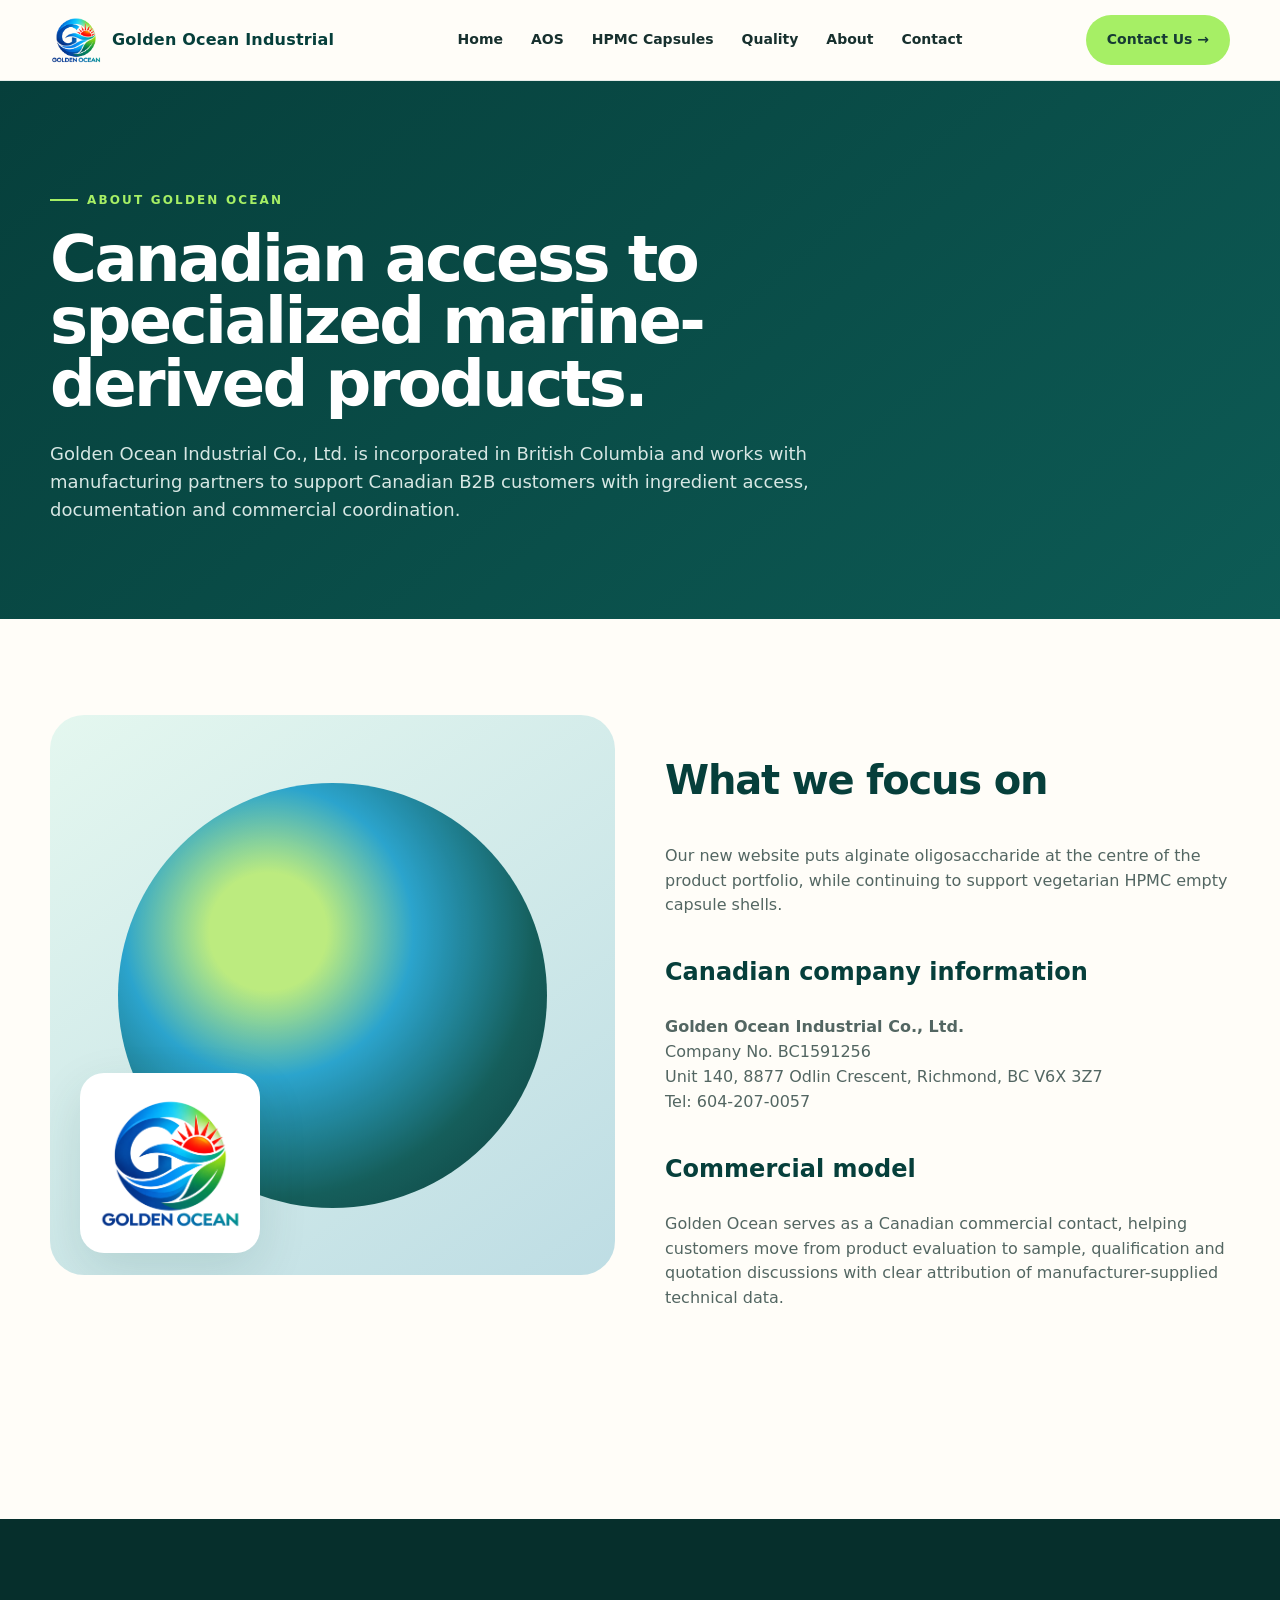
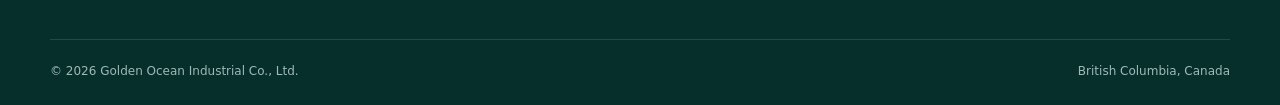
==== about.html @ aa44c11c "。。" ====
<!doctype html><html lang="en"><head><meta charset="utf-8"><meta name="viewport" content="width=device-width,initial-scale=1"><title>About Golden Ocean Industrial | British Columbia, Canada</title><meta name="description" content="About Golden Ocean Industrial Co., Ltd., a British Columbia company supplying marine-derived ingredients and capsule solutions."><link rel="stylesheet" href="assets/css/styles.css"></head><body>
<nav class="nav"><div class="container"><a class="brand" href="index.html"><img src="assets/img/golden-ocean-logo.png"><span>Golden Ocean Industrial</span></a><button class="menu-toggle">☰</button><div class="navlinks"><a href="index.html">Home</a><a href="products/alginate-oligosaccharide.html">AOS</a><a href="products/hpmc-capsules.html">HPMC Capsules</a><a href="quality.html">Quality</a><a href="about.html">About</a><a href="contact.html">Contact</a></div><a class="btn primary" href="contact.html">Contact Us →</a></div></nav>
<header class="page-hero"><div class="container"><div class="eyebrow">About Golden Ocean</div><h1>Canadian access to specialized marine-derived products.</h1><p>Golden Ocean Industrial Co., Ltd. is incorporated in British Columbia and works with manufacturing partners to support Canadian B2B customers with ingredient access, documentation and commercial coordination.</p></div></header>
<main><section class="section"><div class="container two-col"><div class="story-visual"><img src="assets/img/golden-ocean-logo.png"></div><div class="prose"><h2>What we focus on</h2><p>Our new website puts alginate oligosaccharide at the centre of the product portfolio, while continuing to support vegetarian HPMC empty capsule shells.</p><h3>Canadian company information</h3><p><strong>Golden Ocean Industrial Co., Ltd.</strong><br>Company No. BC1591256<br>Unit 140, 8877 Odlin Crescent, Richmond, BC V6X 3Z7<br>Tel: 604-207-0057</p><h3>Commercial model</h3><p>Golden Ocean serves as a Canadian commercial contact, helping customers move from product evaluation to sample, qualification and quotation discussions with clear attribution of manufacturer-supplied technical data.</p></div></div></section></main>
<footer class="footer"><div class="container"><div class="footline"><span>© 2026 Golden Ocean Industrial Co., Ltd.</span><span>British Columbia, Canada</span></div></div></footer><script src="assets/js/main.js"></script></body></html>
---- assets/css/styles.css ----
:root{
  --ink:#063f3b;
  --ink-2:#0a5852;
  --lime:#a6ef65;
  --lime-2:#d9ffb7;
  --cream:#f6f5ed;
  --paper:#fffdf8;
  --muted:#5f6f6c;
  --line:#dbe6e2;
  --blue:#1378c8;
  --shadow:0 18px 50px rgba(6,63,59,.12);
  --radius:26px;
}
*{box-sizing:border-box}
html{scroll-behavior:smooth}
body{margin:0;font-family:Inter,ui-sans-serif,system-ui,-apple-system,BlinkMacSystemFont,"Segoe UI",Arial,sans-serif;background:var(--paper);color:#17302e;line-height:1.55}
a{color:inherit;text-decoration:none}
img{max-width:100%;display:block}
.container{width:min(1180px,calc(100% - 40px));margin:auto}
.topbar{background:var(--lime);font-size:13px;color:#143f39}
.topbar .container{display:flex;justify-content:space-between;gap:18px;padding:8px 0;align-items:center}
.topbar .right{display:flex;gap:18px;align-items:center}
.nav{position:sticky;top:0;z-index:30;background:rgba(255,253,248,.92);backdrop-filter:blur(16px);border-bottom:1px solid rgba(219,230,226,.7)}
.nav .container{height:80px;display:flex;align-items:center;justify-content:space-between;gap:24px}
.brand{display:flex;align-items:center;gap:10px;font-weight:800;color:var(--ink);letter-spacing:.2px}
.brand img{width:52px;height:52px;object-fit:contain}
.navlinks{display:flex;align-items:center;gap:28px;font-size:14px;font-weight:650}
.navlinks a:hover{color:var(--ink-2)}
.navlinks .drop{position:relative}
.navlinks .dropmenu{position:absolute;top:26px;left:-20px;width:290px;background:white;border:1px solid var(--line);border-radius:18px;padding:10px;box-shadow:var(--shadow);display:none}
.navlinks .drop:hover .dropmenu{display:block}
.dropmenu a{display:block;padding:12px 14px;border-radius:12px}
.dropmenu a:hover{background:#f2f8f4}
.btn{display:inline-flex;align-items:center;justify-content:center;gap:9px;border-radius:999px;padding:13px 20px;font-weight:800;font-size:14px;border:1px solid transparent;transition:.2s}
.btn.primary{background:var(--lime);color:#163b34}
.btn.primary:hover{transform:translateY(-2px);box-shadow:0 10px 28px rgba(166,239,101,.35)}
.btn.dark{background:var(--ink);color:white}
.btn.outline{border-color:#b8cdc8;background:rgba(255,255,255,.7);color:var(--ink)}
.hero{background:var(--ink);color:white;overflow:hidden;position:relative}
.hero:before{content:"";position:absolute;inset:-20% -10% auto 45%;height:760px;background:radial-gradient(circle at 40% 45%,rgba(166,239,101,.45),rgba(19,120,200,.16) 38%,transparent 68%)}
.hero .container{min-height:650px;display:grid;grid-template-columns:1.05fr .95fr;align-items:center;gap:42px;position:relative}
.eyebrow{font-size:12px;letter-spacing:.18em;text-transform:uppercase;font-weight:850;color:var(--lime);display:flex;align-items:center;gap:9px}
.eyebrow:before{content:"";width:28px;height:2px;background:currentColor}
h1{font-size:clamp(46px,6vw,78px);line-height:.98;margin:18px 0 24px;letter-spacing:-.04em}
.hero h1 span{color:var(--lime)}
.lead{font-size:18px;color:#d7e7e4;max-width:680px}
.actions{display:flex;gap:12px;flex-wrap:wrap;margin-top:30px}
.hero-art{position:relative;min-height:520px;display:flex;align-items:center;justify-content:center}
.orbit{position:absolute;border-radius:50%;border:1px solid rgba(255,255,255,.16)}
.orbit.one{width:450px;height:450px}.orbit.two{width:340px;height:340px}.orbit.three{width:230px;height:230px}
.product-disc{width:330px;height:330px;border-radius:50%;background:linear-gradient(145deg,#f5fbff,#d7eef4 60%,#accad8);box-shadow:0 30px 90px rgba(0,0,0,.33),inset 0 0 0 1px rgba(255,255,255,.75);display:flex;align-items:center;justify-content:center;position:relative;z-index:2}
.product-disc:after{content:"AOS";width:205px;height:205px;border-radius:50%;display:grid;place-items:center;background:radial-gradient(circle at 35% 30%,#fff,#f8f5e9 55%,#dccfae);color:var(--ink);font-size:76px;font-weight:900;letter-spacing:-.08em;box-shadow:0 18px 30px rgba(6,63,59,.15)}
.floating-card{position:absolute;background:white;color:var(--ink);padding:16px 18px;border-radius:18px;box-shadow:var(--shadow);font-weight:750;font-size:14px;z-index:3}
.floating-card.a{left:0;top:120px}.floating-card.b{right:0;bottom:115px}.floating-card small{display:block;color:var(--muted);font-weight:600;margin-top:3px}
.section{padding:96px 0}
.section.alt{background:var(--cream)}
.section-title{display:grid;grid-template-columns:.9fr 1.1fr;gap:40px;align-items:end;margin-bottom:40px}
.section-title h2{font-size:clamp(36px,4vw,56px);letter-spacing:-.035em;line-height:1.04;margin:8px 0 0;color:var(--ink)}
.section-title p{margin:0;color:var(--muted);font-size:17px;max-width:640px}
.grid3{display:grid;grid-template-columns:repeat(3,1fr);gap:18px}
.card{border-radius:var(--radius);padding:28px;background:white;border:1px solid #e6eeeb;min-height:285px;position:relative;overflow:hidden}
.card.featured{background:var(--lime);border-color:transparent}
.card.dark{background:var(--ink);color:white;border-color:transparent}
.card .num{font-size:13px;font-weight:900;opacity:.55}
.card h3{font-size:26px;line-height:1.08;margin:54px 0 12px;letter-spacing:-.025em}
.card p{color:#5b6b67;margin:0 0 22px}.card.dark p{color:#d3e1de}.card.featured p{color:#355047}
.card-link{display:inline-flex;gap:8px;align-items:center;font-size:13px;font-weight:850}
.pill{display:inline-flex;padding:7px 10px;border-radius:999px;background:#0a585214;color:white;font-size:11px;font-weight:900;text-transform:uppercase;letter-spacing:.08em}
.story{display:grid;grid-template-columns:1fr 1fr;gap:30px;align-items:stretch}
.story-visual{min-height:560px;border-radius:34px;background:linear-gradient(145deg,#e4f7ef,#bedde4);position:relative;overflow:hidden}
.story-visual:before{content:"";position:absolute;inset:12%;border-radius:50%;background:radial-gradient(circle at 35% 35%,#b7ee6f 0 15%,#1aa8d8 37%,#0b615d 68%,#083d39 100%);filter:saturate(.85)}
.story-visual img{position:absolute;width:180px;left:30px;bottom:22px;background:white;border-radius:24px;padding:16px;box-shadow:var(--shadow)}
.story-copy{padding:20px 0 20px 22px}
.story-copy h2{font-size:52px;line-height:1.05;letter-spacing:-.04em;color:var(--ink);margin:12px 0 18px}
.statrow{display:grid;grid-template-columns:repeat(2,1fr);gap:14px;margin-top:30px}
.stat{border:1px solid var(--line);border-radius:20px;padding:18px;background:#fff}
.stat strong{font-size:28px;color:var(--ink);display:block}.stat span{font-size:13px;color:var(--muted)}
.feature-grid{display:grid;grid-template-columns:repeat(4,1fr);gap:14px}
.feature{border:1px solid var(--line);border-radius:22px;padding:22px;background:white}
.icon{width:44px;height:44px;border-radius:14px;background:var(--lime-2);display:grid;place-items:center;color:var(--ink);font-weight:900;margin-bottom:24px}
.feature h4{font-size:18px;margin:0 0 8px;color:var(--ink)}.feature p{font-size:14px;color:var(--muted);margin:0}
.cta{background:linear-gradient(115deg,var(--ink),#0d5d56);color:white;border-radius:34px;padding:58px;display:flex;justify-content:space-between;align-items:center;gap:30px;overflow:hidden;position:relative}
.cta:after{content:"";position:absolute;width:280px;height:280px;border-radius:50%;background:var(--lime);opacity:.18;right:-70px;top:-120px}
.cta h2{font-size:44px;line-height:1.05;margin:0 0 12px;letter-spacing:-.03em}.cta p{color:#d8e8e5;margin:0;max-width:660px}
.footer{background:#062f2c;color:#d7e7e4;padding:70px 0 24px;margin-top:96px}
.footer-grid{display:grid;grid-template-columns:1.4fr repeat(3,1fr);gap:36px}.footer h4{color:white;margin-top:0}.footer a{display:block;margin:8px 0;color:#c6d8d5;font-size:14px}.footer .small{font-size:13px;color:#9fb9b5}.footline{border-top:1px solid rgba(255,255,255,.12);margin-top:50px;padding-top:22px;font-size:12px;color:#9fb9b5;display:flex;justify-content:space-between;gap:20px}
.page-hero{padding:110px 0 78px;background:linear-gradient(140deg,var(--ink),#0d5b55);color:white}.page-hero h1{font-size:64px;max-width:900px}.page-hero p{font-size:18px;max-width:760px;color:#d7e7e4}
.breadcrumb{font-size:13px;color:#b9d0cc;margin-bottom:24px}
.two-col{display:grid;grid-template-columns:1fr 1fr;gap:50px;align-items:start}.prose h2{font-size:40px;color:var(--ink);letter-spacing:-.03em}.prose h3{font-size:24px;color:var(--ink);margin-top:36px}.prose p,.prose li{color:#536662}.prose ul{padding-left:20px}
.spec-table{width:100%;border-collapse:separate;border-spacing:0;border:1px solid var(--line);border-radius:20px;overflow:hidden;background:white}.spec-table th,.spec-table td{padding:14px 16px;border-bottom:1px solid var(--line);text-align:left}.spec-table th{background:#eef6f2;color:var(--ink);font-size:13px}.spec-table tr:last-child td{border-bottom:0}
.notice{padding:18px 20px;border-radius:18px;background:#fff7db;border:1px solid #ead9a3;color:#664f00;font-size:14px}
.downloads{display:grid;grid-template-columns:repeat(3,1fr);gap:16px}.download{border:1px solid var(--line);border-radius:18px;padding:20px;background:white}.download strong{display:block;color:var(--ink);margin-bottom:6px}.download span{font-size:13px;color:var(--muted)}
.formgrid{display:grid;grid-template-columns:1fr 1fr;gap:16px}.field{display:flex;flex-direction:column;gap:7px}.field.full{grid-column:1/-1}.field label{font-size:13px;font-weight:750;color:var(--ink)}input,select,textarea{width:100%;padding:13px 14px;border:1px solid #cfe0dc;border-radius:12px;font:inherit;background:white}textarea{min-height:140px;resize:vertical}
.menu-toggle{display:none;background:none;border:0;font-size:28px;color:var(--ink)}
@media(max-width:900px){.navlinks{display:none;position:absolute;top:80px;left:0;right:0;background:white;padding:20px;flex-direction:column;align-items:flex-start;border-bottom:1px solid var(--line)}.navlinks.open{display:flex}.menu-toggle{display:block}.nav .btn.primary{display:none}.hero .container,.section-title,.story,.two-col{grid-template-columns:1fr}.hero .container{padding:70px 0}.hero-art{min-height:430px}.grid3,.feature-grid,.downloads{grid-template-columns:1fr 1fr}.story-copy{padding-left:0}.footer-grid{grid-template-columns:1fr 1fr}.cta{padding:38px;align-items:flex-start;flex-direction:column}.page-hero h1{font-size:48px}}
@media(max-width:620px){.container{width:min(100% - 24px,1180px)}.topbar .right{display:none}.grid3,.feature-grid,.downloads,.formgrid,.statrow,.footer-grid{grid-template-columns:1fr}.hero-art{min-height:370px}.product-disc{width:260px;height:260px}.product-disc:after{width:165px;height:165px;font-size:58px}.orbit.one{width:340px;height:340px}.orbit.two{width:270px;height:270px}.orbit.three{width:190px;height:190px}.floating-card{display:none}.section{padding:72px 0}.story-copy h2,.section-title h2{font-size:40px}.cta h2{font-size:36px}.footline{flex-direction:column}}
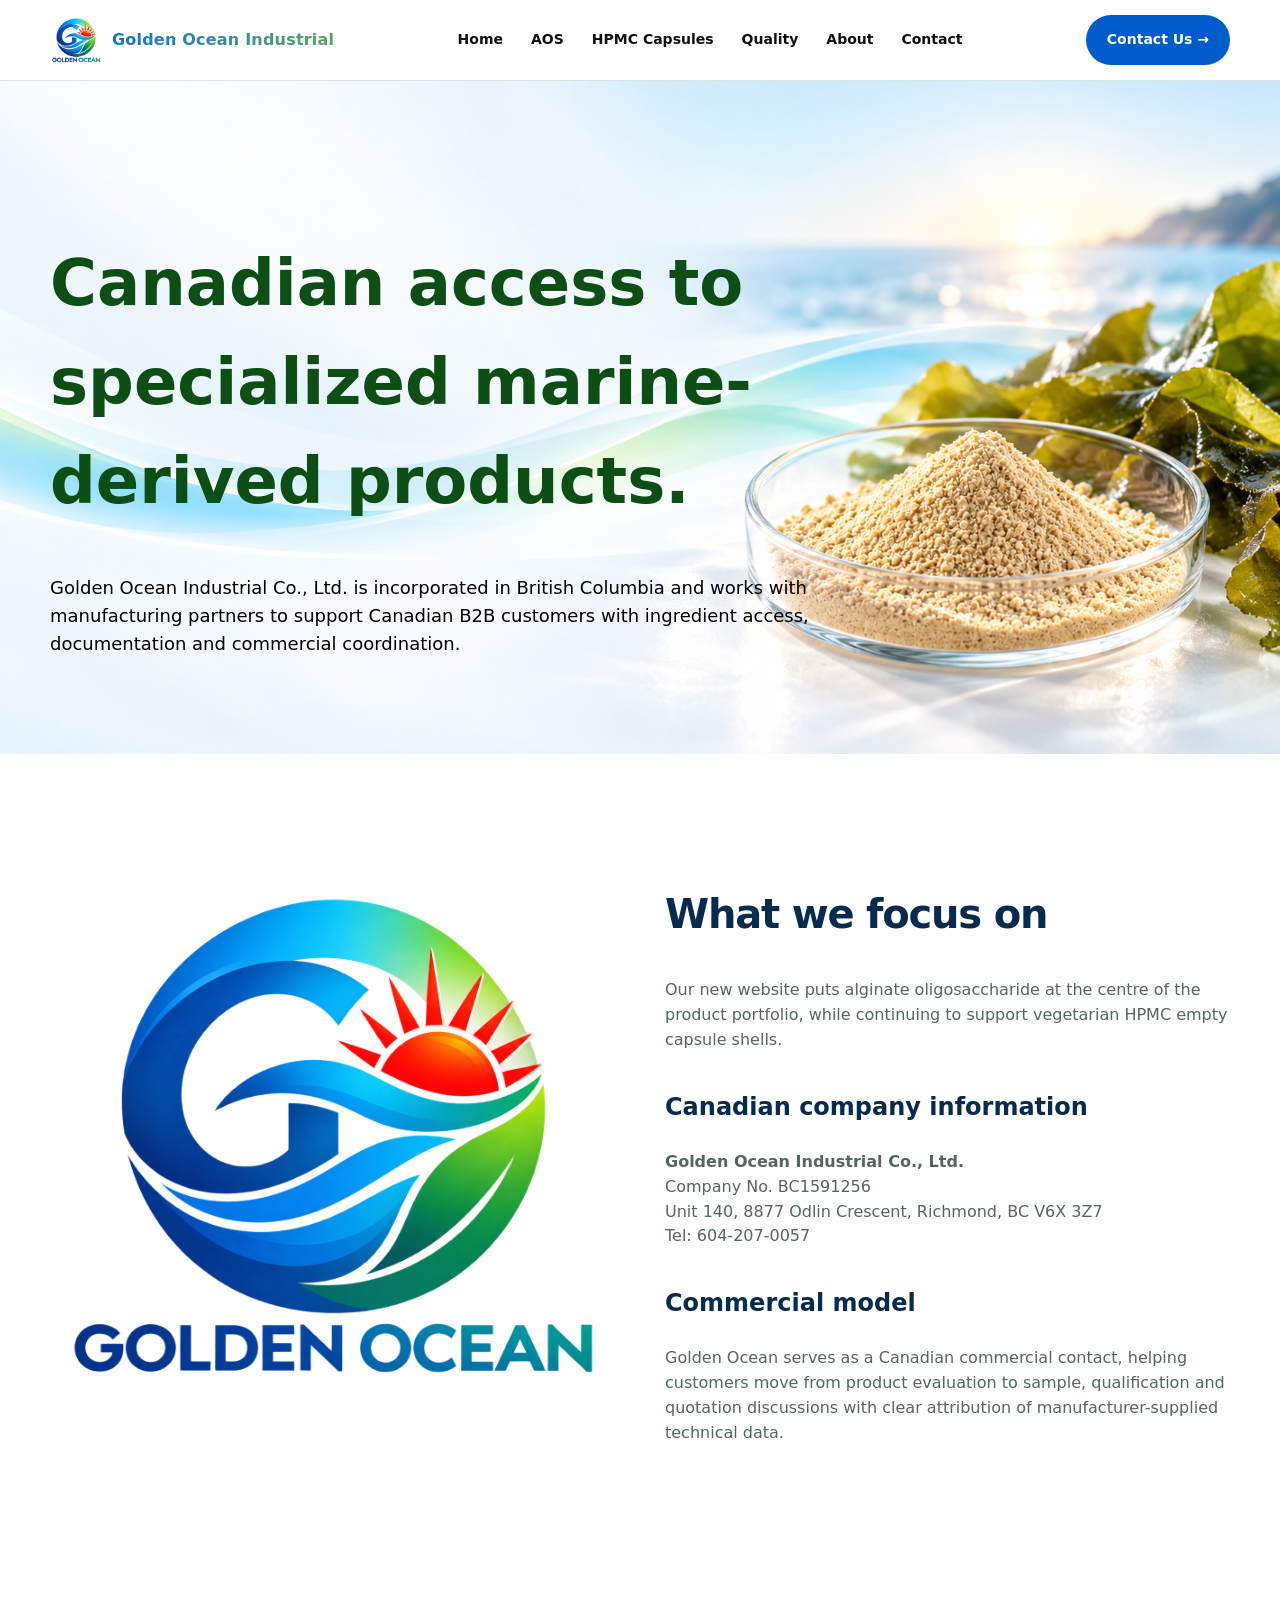
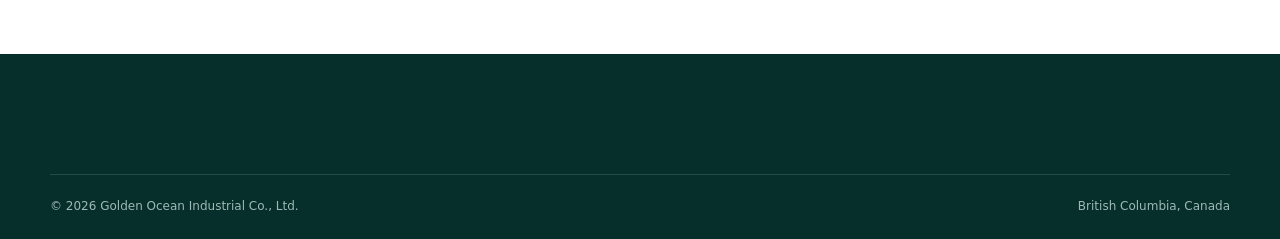
==== commit 2043fd1d: "啊" ====
--- a/about.html
+++ b/about.html
@@ -1,5 +1,60 @@
-<!doctype html><html lang="en"><head><meta charset="utf-8"><meta name="viewport" content="width=device-width,initial-scale=1"><title>About Golden Ocean Industrial | British Columbia, Canada</title><meta name="description" content="About Golden Ocean Industrial Co., Ltd., a British Columbia company supplying marine-derived ingredients and capsule solutions."><link rel="stylesheet" href="assets/css/styles.css"></head><body>
-<nav class="nav"><div class="container"><a class="brand" href="index.html"><img src="assets/img/golden-ocean-logo.png"><span>Golden Ocean Industrial</span></a><button class="menu-toggle">☰</button><div class="navlinks"><a href="index.html">Home</a><a href="products/alginate-oligosaccharide.html">AOS</a><a href="products/hpmc-capsules.html">HPMC Capsules</a><a href="quality.html">Quality</a><a href="about.html">About</a><a href="contact.html">Contact</a></div><a class="btn primary" href="contact.html">Contact Us →</a></div></nav>
-<header class="page-hero"><div class="container"><div class="eyebrow">About Golden Ocean</div><h1>Canadian access to specialized marine-derived products.</h1><p>Golden Ocean Industrial Co., Ltd. is incorporated in British Columbia and works with manufacturing partners to support Canadian B2B customers with ingredient access, documentation and commercial coordination.</p></div></header>
-<main><section class="section"><div class="container two-col"><div class="story-visual"><img src="assets/img/golden-ocean-logo.png"></div><div class="prose"><h2>What we focus on</h2><p>Our new website puts alginate oligosaccharide at the centre of the product portfolio, while continuing to support vegetarian HPMC empty capsule shells.</p><h3>Canadian company information</h3><p><strong>Golden Ocean Industrial Co., Ltd.</strong><br>Company No. BC1591256<br>Unit 140, 8877 Odlin Crescent, Richmond, BC V6X 3Z7<br>Tel: 604-207-0057</p><h3>Commercial model</h3><p>Golden Ocean serves as a Canadian commercial contact, helping customers move from product evaluation to sample, qualification and quotation discussions with clear attribution of manufacturer-supplied technical data.</p></div></div></section></main>
-<footer class="footer"><div class="container"><div class="footline"><span>© 2026 Golden Ocean Industrial Co., Ltd.</span><span>British Columbia, Canada</span></div></div></footer><script src="assets/js/main.js"></script></body></html>
+<!doctype html>
+<html lang="en">
+
+<head>
+    <meta charset="utf-8">
+    <meta name="viewport" content="width=device-width,initial-scale=1">
+    <title>About Golden Ocean Industrial | British Columbia, Canada</title>
+    <meta name="description"
+        content="About Golden Ocean Industrial Co., Ltd., a British Columbia company supplying marine-derived ingredients and capsule solutions.">
+    <link rel="stylesheet" href="assets/css/styles.css">
+</head>
+
+<body>
+    <nav class="nav">
+        <div class="container"><a class="brand" href="index.html"><img
+                    src="assets/img/golden-ocean-logo.png"><span>Golden Ocean Industrial</span></a><button
+                class="menu-toggle">☰</button>
+            <div class="navlinks"><a href="index.html">Home</a><a
+                    href="products/alginate-oligosaccharide.html">AOS</a><a href="products/hpmc-capsules.html">HPMC
+                    Capsules</a><a href="quality.html">Quality</a><a href="about.html">About</a><a
+                    href="contact.html">Contact</a></div><a class="btn primary" href="contact.html">Contact Us →</a>
+        </div>
+    </nav>
+    <header class="page-hero about">
+        <div class="container">
+            <h1>Canadian access to specialized marine-derived products.</h1>
+            <p>Golden Ocean Industrial Co., Ltd. is incorporated in British Columbia and works with manufacturing
+                partners to support Canadian B2B customers with ingredient access, documentation and commercial
+                coordination.</p>
+        </div>
+    </header>
+    <main>
+        <section class="section">
+            <div class="container two-col">
+                <div class="story-visual"><img src="assets/img/golden-ocean-logo.png"></div>
+                <div class="prose">
+                    <h2>What we focus on</h2>
+                    <p>Our new website puts alginate oligosaccharide at the centre of the product portfolio, while
+                        continuing to support vegetarian HPMC empty capsule shells.</p>
+                    <h3>Canadian company information</h3>
+                    <p><strong>Golden Ocean Industrial Co., Ltd.</strong><br>Company No. BC1591256<br>Unit 140, 8877
+                        Odlin Crescent, Richmond, BC V6X 3Z7<br>Tel: 604-207-0057</p>
+                    <h3>Commercial model</h3>
+                    <p>Golden Ocean serves as a Canadian commercial contact, helping customers move from product
+                        evaluation to sample, qualification and quotation discussions with clear attribution of
+                        manufacturer-supplied technical data.</p>
+                </div>
+            </div>
+        </section>
+    </main>
+    <footer class="footer">
+        <div class="container">
+            <div class="footline"><span>© 2026 Golden Ocean Industrial Co., Ltd.</span><span>British Columbia,
+                    Canada</span></div>
+        </div>
+    </footer>
+    <script src="assets/js/main.js"></script>
+</body>
+
+</html>
--- a/assets/css/styles.css
+++ b/assets/css/styles.css
@@ -1,96 +1,987 @@
-:root{
-  --ink:#063f3b;
-  --ink-2:#0a5852;
-  --lime:#a6ef65;
-  --lime-2:#d9ffb7;
-  --cream:#f6f5ed;
-  --paper:#fffdf8;
-  --muted:#5f6f6c;
-  --line:#dbe6e2;
-  --blue:#1378c8;
-  --shadow:0 18px 50px rgba(6,63,59,.12);
-  --radius:26px;
-}
-*{box-sizing:border-box}
-html{scroll-behavior:smooth}
-body{margin:0;font-family:Inter,ui-sans-serif,system-ui,-apple-system,BlinkMacSystemFont,"Segoe UI",Arial,sans-serif;background:var(--paper);color:#17302e;line-height:1.55}
-a{color:inherit;text-decoration:none}
-img{max-width:100%;display:block}
-.container{width:min(1180px,calc(100% - 40px));margin:auto}
-.topbar{background:var(--lime);font-size:13px;color:#143f39}
-.topbar .container{display:flex;justify-content:space-between;gap:18px;padding:8px 0;align-items:center}
-.topbar .right{display:flex;gap:18px;align-items:center}
-.nav{position:sticky;top:0;z-index:30;background:rgba(255,253,248,.92);backdrop-filter:blur(16px);border-bottom:1px solid rgba(219,230,226,.7)}
-.nav .container{height:80px;display:flex;align-items:center;justify-content:space-between;gap:24px}
-.brand{display:flex;align-items:center;gap:10px;font-weight:800;color:var(--ink);letter-spacing:.2px}
-.brand img{width:52px;height:52px;object-fit:contain}
-.navlinks{display:flex;align-items:center;gap:28px;font-size:14px;font-weight:650}
-.navlinks a:hover{color:var(--ink-2)}
-.navlinks .drop{position:relative}
-.navlinks .dropmenu{position:absolute;top:26px;left:-20px;width:290px;background:white;border:1px solid var(--line);border-radius:18px;padding:10px;box-shadow:var(--shadow);display:none}
-.navlinks .drop:hover .dropmenu{display:block}
-.dropmenu a{display:block;padding:12px 14px;border-radius:12px}
-.dropmenu a:hover{background:#f2f8f4}
-.btn{display:inline-flex;align-items:center;justify-content:center;gap:9px;border-radius:999px;padding:13px 20px;font-weight:800;font-size:14px;border:1px solid transparent;transition:.2s}
-.btn.primary{background:var(--lime);color:#163b34}
-.btn.primary:hover{transform:translateY(-2px);box-shadow:0 10px 28px rgba(166,239,101,.35)}
-.btn.dark{background:var(--ink);color:white}
-.btn.outline{border-color:#b8cdc8;background:rgba(255,255,255,.7);color:var(--ink)}
-.hero{background:var(--ink);color:white;overflow:hidden;position:relative}
-.hero:before{content:"";position:absolute;inset:-20% -10% auto 45%;height:760px;background:radial-gradient(circle at 40% 45%,rgba(166,239,101,.45),rgba(19,120,200,.16) 38%,transparent 68%)}
-.hero .container{min-height:650px;display:grid;grid-template-columns:1.05fr .95fr;align-items:center;gap:42px;position:relative}
-.eyebrow{font-size:12px;letter-spacing:.18em;text-transform:uppercase;font-weight:850;color:var(--lime);display:flex;align-items:center;gap:9px}
-.eyebrow:before{content:"";width:28px;height:2px;background:currentColor}
-h1{font-size:clamp(46px,6vw,78px);line-height:.98;margin:18px 0 24px;letter-spacing:-.04em}
-.hero h1 span{color:var(--lime)}
-.lead{font-size:18px;color:#d7e7e4;max-width:680px}
-.actions{display:flex;gap:12px;flex-wrap:wrap;margin-top:30px}
-.hero-art{position:relative;min-height:520px;display:flex;align-items:center;justify-content:center}
-.orbit{position:absolute;border-radius:50%;border:1px solid rgba(255,255,255,.16)}
-.orbit.one{width:450px;height:450px}.orbit.two{width:340px;height:340px}.orbit.three{width:230px;height:230px}
-.product-disc{width:330px;height:330px;border-radius:50%;background:linear-gradient(145deg,#f5fbff,#d7eef4 60%,#accad8);box-shadow:0 30px 90px rgba(0,0,0,.33),inset 0 0 0 1px rgba(255,255,255,.75);display:flex;align-items:center;justify-content:center;position:relative;z-index:2}
-.product-disc:after{content:"AOS";width:205px;height:205px;border-radius:50%;display:grid;place-items:center;background:radial-gradient(circle at 35% 30%,#fff,#f8f5e9 55%,#dccfae);color:var(--ink);font-size:76px;font-weight:900;letter-spacing:-.08em;box-shadow:0 18px 30px rgba(6,63,59,.15)}
-.floating-card{position:absolute;background:white;color:var(--ink);padding:16px 18px;border-radius:18px;box-shadow:var(--shadow);font-weight:750;font-size:14px;z-index:3}
-.floating-card.a{left:0;top:120px}.floating-card.b{right:0;bottom:115px}.floating-card small{display:block;color:var(--muted);font-weight:600;margin-top:3px}
-.section{padding:96px 0}
-.section.alt{background:var(--cream)}
-.section-title{display:grid;grid-template-columns:.9fr 1.1fr;gap:40px;align-items:end;margin-bottom:40px}
-.section-title h2{font-size:clamp(36px,4vw,56px);letter-spacing:-.035em;line-height:1.04;margin:8px 0 0;color:var(--ink)}
-.section-title p{margin:0;color:var(--muted);font-size:17px;max-width:640px}
-.grid3{display:grid;grid-template-columns:repeat(3,1fr);gap:18px}
-.card{border-radius:var(--radius);padding:28px;background:white;border:1px solid #e6eeeb;min-height:285px;position:relative;overflow:hidden}
-.card.featured{background:var(--lime);border-color:transparent}
-.card.dark{background:var(--ink);color:white;border-color:transparent}
-.card .num{font-size:13px;font-weight:900;opacity:.55}
-.card h3{font-size:26px;line-height:1.08;margin:54px 0 12px;letter-spacing:-.025em}
-.card p{color:#5b6b67;margin:0 0 22px}.card.dark p{color:#d3e1de}.card.featured p{color:#355047}
-.card-link{display:inline-flex;gap:8px;align-items:center;font-size:13px;font-weight:850}
-.pill{display:inline-flex;padding:7px 10px;border-radius:999px;background:#0a585214;color:white;font-size:11px;font-weight:900;text-transform:uppercase;letter-spacing:.08em}
-.story{display:grid;grid-template-columns:1fr 1fr;gap:30px;align-items:stretch}
-.story-visual{min-height:560px;border-radius:34px;background:linear-gradient(145deg,#e4f7ef,#bedde4);position:relative;overflow:hidden}
-.story-visual:before{content:"";position:absolute;inset:12%;border-radius:50%;background:radial-gradient(circle at 35% 35%,#b7ee6f 0 15%,#1aa8d8 37%,#0b615d 68%,#083d39 100%);filter:saturate(.85)}
-.story-visual img{position:absolute;width:180px;left:30px;bottom:22px;background:white;border-radius:24px;padding:16px;box-shadow:var(--shadow)}
-.story-copy{padding:20px 0 20px 22px}
-.story-copy h2{font-size:52px;line-height:1.05;letter-spacing:-.04em;color:var(--ink);margin:12px 0 18px}
-.statrow{display:grid;grid-template-columns:repeat(2,1fr);gap:14px;margin-top:30px}
-.stat{border:1px solid var(--line);border-radius:20px;padding:18px;background:#fff}
-.stat strong{font-size:28px;color:var(--ink);display:block}.stat span{font-size:13px;color:var(--muted)}
-.feature-grid{display:grid;grid-template-columns:repeat(4,1fr);gap:14px}
-.feature{border:1px solid var(--line);border-radius:22px;padding:22px;background:white}
-.icon{width:44px;height:44px;border-radius:14px;background:var(--lime-2);display:grid;place-items:center;color:var(--ink);font-weight:900;margin-bottom:24px}
-.feature h4{font-size:18px;margin:0 0 8px;color:var(--ink)}.feature p{font-size:14px;color:var(--muted);margin:0}
-.cta{background:linear-gradient(115deg,var(--ink),#0d5d56);color:white;border-radius:34px;padding:58px;display:flex;justify-content:space-between;align-items:center;gap:30px;overflow:hidden;position:relative}
-.cta:after{content:"";position:absolute;width:280px;height:280px;border-radius:50%;background:var(--lime);opacity:.18;right:-70px;top:-120px}
-.cta h2{font-size:44px;line-height:1.05;margin:0 0 12px;letter-spacing:-.03em}.cta p{color:#d8e8e5;margin:0;max-width:660px}
-.footer{background:#062f2c;color:#d7e7e4;padding:70px 0 24px;margin-top:96px}
-.footer-grid{display:grid;grid-template-columns:1.4fr repeat(3,1fr);gap:36px}.footer h4{color:white;margin-top:0}.footer a{display:block;margin:8px 0;color:#c6d8d5;font-size:14px}.footer .small{font-size:13px;color:#9fb9b5}.footline{border-top:1px solid rgba(255,255,255,.12);margin-top:50px;padding-top:22px;font-size:12px;color:#9fb9b5;display:flex;justify-content:space-between;gap:20px}
-.page-hero{padding:110px 0 78px;background:linear-gradient(140deg,var(--ink),#0d5b55);color:white}.page-hero h1{font-size:64px;max-width:900px}.page-hero p{font-size:18px;max-width:760px;color:#d7e7e4}
-.breadcrumb{font-size:13px;color:#b9d0cc;margin-bottom:24px}
-.two-col{display:grid;grid-template-columns:1fr 1fr;gap:50px;align-items:start}.prose h2{font-size:40px;color:var(--ink);letter-spacing:-.03em}.prose h3{font-size:24px;color:var(--ink);margin-top:36px}.prose p,.prose li{color:#536662}.prose ul{padding-left:20px}
-.spec-table{width:100%;border-collapse:separate;border-spacing:0;border:1px solid var(--line);border-radius:20px;overflow:hidden;background:white}.spec-table th,.spec-table td{padding:14px 16px;border-bottom:1px solid var(--line);text-align:left}.spec-table th{background:#eef6f2;color:var(--ink);font-size:13px}.spec-table tr:last-child td{border-bottom:0}
-.notice{padding:18px 20px;border-radius:18px;background:#fff7db;border:1px solid #ead9a3;color:#664f00;font-size:14px}
-.downloads{display:grid;grid-template-columns:repeat(3,1fr);gap:16px}.download{border:1px solid var(--line);border-radius:18px;padding:20px;background:white}.download strong{display:block;color:var(--ink);margin-bottom:6px}.download span{font-size:13px;color:var(--muted)}
-.formgrid{display:grid;grid-template-columns:1fr 1fr;gap:16px}.field{display:flex;flex-direction:column;gap:7px}.field.full{grid-column:1/-1}.field label{font-size:13px;font-weight:750;color:var(--ink)}input,select,textarea{width:100%;padding:13px 14px;border:1px solid #cfe0dc;border-radius:12px;font:inherit;background:white}textarea{min-height:140px;resize:vertical}
-.menu-toggle{display:none;background:none;border:0;font-size:28px;color:var(--ink)}
-@media(max-width:900px){.navlinks{display:none;position:absolute;top:80px;left:0;right:0;background:white;padding:20px;flex-direction:column;align-items:flex-start;border-bottom:1px solid var(--line)}.navlinks.open{display:flex}.menu-toggle{display:block}.nav .btn.primary{display:none}.hero .container,.section-title,.story,.two-col{grid-template-columns:1fr}.hero .container{padding:70px 0}.hero-art{min-height:430px}.grid3,.feature-grid,.downloads{grid-template-columns:1fr 1fr}.story-copy{padding-left:0}.footer-grid{grid-template-columns:1fr 1fr}.cta{padding:38px;align-items:flex-start;flex-direction:column}.page-hero h1{font-size:48px}}
-@media(max-width:620px){.container{width:min(100% - 24px,1180px)}.topbar .right{display:none}.grid3,.feature-grid,.downloads,.formgrid,.statrow,.footer-grid{grid-template-columns:1fr}.hero-art{min-height:370px}.product-disc{width:260px;height:260px}.product-disc:after{width:165px;height:165px;font-size:58px}.orbit.one{width:340px;height:340px}.orbit.two{width:270px;height:270px}.orbit.three{width:190px;height:190px}.floating-card{display:none}.section{padding:72px 0}.story-copy h2,.section-title h2{font-size:40px}.cta h2{font-size:36px}.footline{flex-direction:column}}
+:root {
+  /* 深海蓝主色 */
+  --ink: #062B50;
+  --ink-2: #0B4778;
+
+  /* 科技青蓝 */
+  --lime: #ffffff;
+  --lime-2: #062B50;
+
+  /* 胶囊 / 暖白色 */
+  --cream: #ffffff;
+
+  /* 页面背景 */
+  --paper: #ffffff;
+
+  /* 次级文字 */
+  --muted: #6E7E8D;
+
+  /* 边框 */
+  --line: #D7E3EB;
+
+  /* 辅助蓝 */
+  --blue: #1677C8;
+
+  /* 蓝色柔光阴影 */
+  --shadow: 0 18px 50px rgba(6, 43, 80, 0.16);
+
+  --radius: 26px;
+  --font-weight-regular: 400;
+  --font-weight-medium: 500;
+  --font-weight-semibold: 600;
+  --font-weight-bold: 700;
+  --font-weight-extrabold: 800;
+}
+
+* {
+  box-sizing: border-box
+
+}
+
+html {
+  scroll-behavior: smooth
+}
+
+body {
+  margin: 0;
+  font-family: Inter, ui-sans-serif, system-ui, -apple-system, BlinkMacSystemFont, "Segoe UI", Arial, sans-serif;
+  background: var(--paper);
+  color: #17302e;
+  line-height: 1.55
+}
+
+
+
+img {
+  max-width: 100%;
+  display: block
+}
+
+.container {
+  width: min(1180px, calc(100% - 40px));
+  margin: auto
+}
+
+.topbar {
+  background: var(--lime);
+  font-size: 13px;
+  color: #143f39
+}
+
+.topbar .container {
+  display: flex;
+  justify-content: space-between;
+  gap: 18px;
+  padding: 8px 0;
+  align-items: center
+}
+
+.topbar .right {
+  display: flex;
+  gap: 18px;
+  align-items: center
+}
+
+.nav {
+  position: sticky;
+  top: 0;
+  z-index: 30;
+  background: rgb(255, 255, 255);
+  backdrop-filter: blur(16px);
+  border-bottom: 1px solid rgb(219, 230, 226)
+}
+
+.nav .container {
+
+  height: 80px;
+  display: flex;
+  align-items: center;
+  justify-content: space-between;
+  gap: 24px
+}
+
+.brand {
+  display: flex;
+  align-items: center;
+  gap: 10px;
+  font-weight: var(--font-weight-extrabold);
+  letter-spacing: .2px;
+  text-decoration: none;
+
+  background: linear-gradient(90deg, #0064FA 0%, #5AA55A 100%);
+  -webkit-background-clip: text;
+  -webkit-text-fill-color: transparent;
+  background-clip: text;
+  color: transparent;
+}
+
+.brand img {
+  width: 52px;
+  height: 52px;
+  object-fit: contain;
+}
+
+.brand-text {
+  background: linear-gradient(
+    90deg,
+    #0064FA 0%,
+    #5AA55A 100%
+  );
+
+  -webkit-background-clip: text;
+  -webkit-text-fill-color: transparent;
+
+  background-clip: text;
+  color: transparent;
+}
+
+.navlinks {
+  display: flex;
+  align-items: center;
+  gap: 28px;
+  font-size: 14px;
+  font-weight: var(--font-weight-semibold);
+}
+
+.navlinks a,
+.navlinks a:link,
+.navlinks a:visited {
+  color: #111;
+  text-decoration: none;
+}
+
+.navlinks a:hover {
+  color: #0064FA;
+}
+
+.navlinks a:hover {
+  color: var(--ink-2)
+}
+
+.navlinks .drop {
+  position: relative
+}
+
+.navlinks .dropmenu {
+  position: absolute;
+  top: 26px;
+  left: -20px;
+  width: 290px;
+  background: white;
+  border: 1px solid var(--line);
+  border-radius: 18px;
+  padding: 10px;
+  box-shadow: var(--shadow);
+  display: none
+}
+
+.navlinks .drop:hover .dropmenu {
+  display: block
+}
+
+.dropmenu a {
+  display: block;
+  padding: 12px 14px;
+  border-radius: 12px
+}
+
+.dropmenu a:hover {
+  background: #f2f8f4
+}
+
+.actions {
+  display: flex;
+  gap: 60px;
+}
+
+.btn {
+  display: inline-flex;
+  align-items: center;
+  justify-content: center;
+  gap: 50px;
+  border-radius: 999px;
+  padding: 13px 20px;
+  font-weight: var(--font-weight-extrabold);
+  font-size: 14px;
+  border: 1px solid transparent;
+  transition: .2s
+}
+
+.btn.primary {
+  background: #005CCB;
+  color: #fff;
+  text-decoration: none;
+}
+
+.btn.primary:hover {
+  transform: translateY(-2px);
+}
+
+.btn.dark {
+  text-decoration: none;
+  margin-top: 20px;
+  background: var(--ink);
+  color: white
+}
+
+.btn.outline {
+  background: #fff;
+  color: #086646;
+  border: 1.5px solid #3A8C6F;
+  text-decoration: none;
+}
+
+
+/* =========================
+   HERO
+========================= */
+
+.hero {
+  position: relative;
+  min-height: 680px;
+
+  /* 把这里换成你的 hero 图片路径 */
+  background-image:
+   
+    url("../img/heroPage.png");
+
+  background-size: cover;
+  background-position: center;
+  background-repeat: no-repeat;
+
+  overflow: hidden;
+}
+
+/* 原来左右分栏，现在取消 */
+.hero .container.hero-container {
+  width: min(1400px, calc(100% - 80px));
+  max-width: none;
+  min-height: 680px;
+
+  display: flex;
+  align-items: center;
+  justify-content: center;
+
+  position: relative;
+}
+
+
+/* 文字整体居中 */
+.hero-content {
+  position: relative;
+  z-index: 2;
+
+  max-width: 850px;
+  margin: 0 auto;
+  padding: 200px 20px;
+
+  display: flex;
+  flex-direction: column;
+  align-items: center;
+
+  text-align: center;
+}
+
+
+
+
+
+/* 主标题 */
+.hero h1 {
+  font-size: clamp(52px, 6vw, 82px);
+  line-height: 0.98;
+
+  margin: 0 0 28px;
+
+  /* letter-spacing: -0.04em;
+  background: linear-gradient(
+    90deg,
+    #0064FA 0%,
+    #5AA55A 100%
+  );
+  -webkit-background-clip: text;
+  -webkit-text-fill-color: transparent;
+  background-clip: text;
+  color: transparent; */
+}
+.title-blue {
+  color: #073763;
+}
+
+.title-green {
+  color: #087A55;
+}
+
+/* 介绍文字 */
+.lead {
+  max-width: 720px;
+
+  font-size: 18px;
+  line-height: 1.65;
+
+  margin: 0 auto 32px;
+
+  color: #001b45;
+}
+
+.lead1 {
+  max-width: 720px;
+
+  font-size: 25px;
+  line-height: 1.65;
+  text-wrap: wrap;
+
+  margin: 0 auto 32px;
+  font-weight: 600;
+  color: #015610;
+
+}
+
+/* 按钮区域 */
+.hero-actions {
+  display: flex;
+  justify-content: center;
+  align-items: center;
+  gap: 16px;
+  flex-wrap: wrap;
+  color: #001b45;
+}
+
+
+/* 白色主按钮 */
+.hero .btn-primary {
+  background: rgb(239, 255, 14);
+  color: #083b66;
+  border-color: rgb(255, 255, 255);
+}
+
+
+/* 透明次按钮 */
+.hero .btn-outline {
+  background: rgba(255, 255, 255, 0.08);
+  border: 2px solid white;
+  color: white;
+  backdrop-filter: blur(4px);
+}
+
+
+/* hover */
+.hero .btn-outline:hover {
+  background: rgb(159, 207, 255);
+  color: #083b66;
+}
+
+.section {
+  padding: 96px 0
+}
+
+.section.alt {
+  background: var(--cream)
+}
+
+.section-title {
+  display: grid;
+  grid-template-columns: .9fr 1.1fr;
+  gap: 30px;
+  align-items: center;
+
+  padding: 36px 42px;
+
+  background: rgba(255, 255, 255, 0.659);
+
+  border-radius: 22px;
+
+  backdrop-filter: blur(8px);
+  -webkit-backdrop-filter: blur(8px);
+
+  margin-top: -200px;
+  margin-bottom: 70px;
+
+  position: relative;
+  z-index: 5;
+}
+
+.section-title h2 {
+  font-size: clamp(26px, 4vw, 46px);
+  letter-spacing: -.035em;
+  line-height: 1.04;
+  margin: 8px 0 0;
+  color: var(--ink)
+}
+
+.section-title p {
+  margin: 0;
+  color: var(--muted);
+  font-size: 17px;
+  max-width: 640px
+}
+
+.grid3 {
+  display: grid;
+  grid-template-columns: repeat(3, 1fr);
+  gap: 18px
+}
+
+.card {
+
+  padding: 28px;
+  background: white;
+ 
+  min-height: 285px;
+  position: relative;
+  overflow: hidden
+}
+
+.card.featured {
+  background: var(--lime);
+  border-color: transparent
+}
+
+.card.dark {
+  border-radius: var(--radius);
+  border: 1px solid #e6eeeb;
+  border-color: transparent
+}
+
+.card .num {
+  font-size: 13px;
+  font-weight: var(--font-weight-bold);
+  opacity: .55
+}
+
+.card h3 {
+  font-size: 26px;
+  line-height: 1.08;
+  margin: 54px 0 12px;
+  letter-spacing: -.025em
+}
+
+.card  p{
+  color: #5b6b67;
+  margin: 0 0 22px
+}
+
+
+.card.featured p {
+  color: #355047
+}
+
+.card-link {
+  display: inline-flex;
+  gap: 8px;
+  align-items: center;
+  font-size: 20px;
+  font-weight: var(--font-weight-extrabold);
+  text-decoration: none;
+  color: #086646;
+}
+
+.pill {
+  display: inline-flex;
+  padding: 7px 10px;
+  border-radius: 999px;
+  background: #0a585214;
+  color: white;
+  font-size: 11px;
+  font-weight: var(--font-weight-extrabold);
+  text-transform: uppercase;
+  letter-spacing: .08em
+}
+
+.story {
+  display: grid;
+  grid-template-columns: 1fr 1fr;
+  gap: 30px;
+  align-items: stretch
+}
+
+.story-visual {
+  min-height: 560px;
+ 
+  position: relative;
+  overflow: hidden;
+
+  display: flex;
+  align-items: center;
+  justify-content: center;
+}
+
+.story-visual img {
+  width: 100%;
+  height: 100%;
+  object-fit: cover;
+}
+
+.story-copy {
+  padding: 20px 0 20px 22px
+}
+
+.story-copy h2 {
+  font-size: 52px;
+  line-height: 1.05;
+  letter-spacing: -.04em;
+  color: var(--ink);
+  margin: 12px 0 18px
+}
+
+.statrow {
+  display: grid;
+  grid-template-columns: repeat(2, 1fr);
+  gap: 14px;
+  margin-top: 30px
+}
+
+.stat {
+  border: 1px solid var(--line);
+  border-radius: 20px;
+  padding: 18px;
+  background: #fff
+}
+
+.stat strong {
+  font-size: 28px;
+  color: var(--ink);
+  display: block
+}
+
+.stat span {
+  font-size: 13px;
+  color: var(--muted)
+}
+
+.feature-grid {
+  display: grid;
+  grid-template-columns: repeat(4, 1fr);
+  gap: 14px
+}
+
+.feature {
+  border: 1px solid var(--line);
+  border-radius: 22px;
+  padding: 22px;
+  background: white
+}
+
+.icon {
+  width: 44px;
+  height: 44px;
+  border-radius: 14px;
+  background: var(--lime-2);
+  display: grid;
+  place-items: center;
+  color: var(--ink);
+  font-weight: var(--font-weight-extrabold);
+  margin-bottom: 24px
+}
+
+.feature h4 {
+  font-size: 18px;
+  margin: 0 0 8px;
+  color: var(--ink)
+}
+
+.feature p {
+  font-size: 14px;
+  color: var(--muted);
+  margin: 0
+}
+
+.cta {
+  background: linear-gradient(115deg, var(--ink), #0d5d56);
+  color: white;
+  border-radius: 34px;
+  padding: 58px;
+  display: flex;
+  justify-content: space-between;
+  align-items: center;
+  gap: 30px;
+  overflow: hidden;
+  position: relative
+}
+
+.cta:after {
+  content: "";
+  position: absolute;
+  width: 280px;
+  height: 280px;
+  border-radius: 50%;
+  background: var(--lime);
+  opacity: .18;
+  right: -70px;
+  top: -120px
+}
+
+.cta h2 {
+  font-size: 44px;
+  line-height: 1.05;
+  margin: 0 0 12px;
+  letter-spacing: -.03em
+}
+
+.cta p {
+  color: #d8e8e5;
+  margin: 0;
+  max-width: 660px
+}
+
+.footer {
+  background: #062f2c;
+  color: #d7e7e4;
+  padding: 70px 0 24px;
+  margin-top: 96px
+}
+
+.footer-grid {
+  display: grid;
+  grid-template-columns: 1.4fr repeat(3, 1fr);
+  gap: 36px
+}
+
+.footer h4 {
+  color: white;
+  margin-top: 0
+}
+
+.footer a {
+  display: block;
+  margin: 8px 0;
+  color: #c6d8d5;
+  font-size: 14px
+}
+
+.footer .small {
+  font-size: 13px;
+  color: #9fb9b5
+}
+
+.footline {
+  border-top: 1px solid rgba(255, 255, 255, .12);
+  margin-top: 50px;
+  padding-top: 22px;
+  font-size: 12px;
+  color: #9fb9b5;
+  display: flex;
+  justify-content: space-between;
+  gap: 20px
+}
+
+
+.page-hero {
+    padding: 110px 0 78px;
+    background-image: url("../img/AOS-HERO.png");
+    background-size: cover;
+    background-position: center;
+    background-repeat: no-repeat;
+}
+
+/* HPMC Capsules Hero Background */
+/* HPMC Capsules Hero Background */
+.page-hero.hpmc-hero {
+    background-image: url("../img/胶囊-HERO.png") !important;
+    background-size: cover;
+    background-position: center;
+    background-repeat: no-repeat;
+}
+.page-hero.quality-hero {
+    background-image: url("../img/heroPage.png") !important;
+    background-size: cover;
+    background-position: center;
+    background-repeat: no-repeat;
+}
+.page-hero.about {
+    background-image: url("../img/About-HERO.png") !important;
+    background-size: cover;
+    background-position: center;
+    background-repeat: no-repeat;
+}
+
+.page-hero h1 {
+  font-size: 64px;
+  max-width: 900px;
+  color: #0c4e13;
+}
+
+.page-hero p {
+  font-size: 18px;
+  max-width: 760px;
+  color: #000000
+}
+
+.breadcrumb {
+  font-size: 13px;
+  color: #000000;
+  margin-bottom: 24px
+}
+
+.two-col {
+  display: grid;
+  grid-template-columns: 1fr 1fr;
+  gap: 50px;
+  align-items: start
+}
+
+.prose h2 {
+  font-size: 40px;
+  color: var(--ink);
+  letter-spacing: -.03em
+}
+
+.prose h3 {
+  font-size: 24px;
+  color: var(--ink);
+  margin-top: 36px
+}
+
+.prose p,
+.prose li {
+  color: #536662
+}
+
+.prose ul {
+  padding-left: 20px
+}
+
+.spec-table {
+  width: 100%;
+  border-collapse: separate;
+  border-spacing: 0;
+  border: 1px solid var(--line);
+  border-radius: 20px;
+  overflow: hidden;
+  background: white
+}
+
+.spec-table th,
+.spec-table td {
+  padding: 14px 16px;
+  border-bottom: 1px solid var(--line);
+  text-align: left
+}
+
+.spec-table th {
+  background: #eef6f2;
+  color: var(--ink);
+  font-size: 13px
+}
+
+.spec-table tr:last-child td {
+  border-bottom: 0
+}
+
+.notice {
+  padding: 18px 20px;
+  border-radius: 18px;
+  background: #fff7db;
+  border: 1px solid #ead9a3;
+  color: #664f00;
+  font-size: 14px
+}
+
+.downloads {
+  display: grid;
+  grid-template-columns: repeat(3, 1fr);
+  gap: 16px
+}
+
+.download {
+  border: 1px solid var(--line);
+  border-radius: 18px;
+  padding: 20px;
+  background: white
+}
+
+.download strong {
+  display: block;
+  color: var(--ink);
+  margin-bottom: 6px
+}
+
+.download span {
+  font-size: 13px;
+  color: var(--muted)
+}
+
+.formgrid {
+  display: grid;
+  grid-template-columns: 1fr 1fr;
+  gap: 16px
+}
+
+.field {
+  display: flex;
+  flex-direction: column;
+  gap: 7px
+}
+
+.field.full {
+  grid-column: 1/-1
+}
+
+.field label {
+  font-size: 13px;
+  font-weight: var(--font-weight-bold);
+  color: var(--ink)
+}
+
+input,
+select,
+textarea {
+  width: 100%;
+  padding: 13px 14px;
+  border: 1px solid #cfe0dc;
+  border-radius: 12px;
+  font: inherit;
+  background: white
+}
+
+textarea {
+  min-height: 140px;
+  resize: vertical
+}
+
+.menu-toggle {
+  display: none;
+  background: none;
+  border: 0;
+  font-size: 28px;
+  color: var(--ink)
+}
+
+@media(max-width:900px) {
+  .navlinks {
+    display: none;
+    position: absolute;
+    top: 80px;
+    left: 0;
+    right: 0;
+    background: white;
+    padding: 20px;
+    flex-direction: column;
+    align-items: flex-start;
+    border-bottom: 1px solid var(--line)
+  }
+
+  .navlinks.open {
+    display: flex
+  }
+
+  .menu-toggle {
+    display: block
+  }
+
+  .nav .btn.primary {
+    display: none
+  }
+
+  .section-title,
+  .story,
+  .two-col {
+    grid-template-columns: 1fr
+  }
+
+  .hero .container.hero-container {
+    width: min(100% - 40px, 1180px);
+    grid-template-columns: 1fr;
+    min-height: auto;
+    padding: 60px 0 0
+  }
+
+  .hero-content {
+    padding: 20px 0 55px
+  }
+
+  .hero-image {
+    min-height: 480px;
+    margin-left: -20px;
+    margin-right: -20px
+  }
+
+  .hero-image::after {
+    background: linear-gradient(180deg,
+      var(--ink) 0%,
+      rgba(6, 63, 59, .35) 22%,
+      rgba(6, 63, 59, 0) 48%)
+  }
+
+  .grid3,
+  .feature-grid,
+  .downloads {
+    grid-template-columns: 1fr 1fr
+  }
+
+  .story-copy {
+    padding-left: 0
+  }
+
+  .footer-grid {
+    grid-template-columns: 1fr 1fr
+  }
+
+  .cta {
+    padding: 38px;
+    align-items: flex-start;
+    flex-direction: column
+  }
+
+  .page-hero h1 {
+    font-size: 48px
+  }
+}
+
+@media(max-width:620px) {
+  .container {
+    width: min(100% - 24px, 1180px)
+  }
+
+  .topbar .right {
+    display: none
+  }
+
+  .grid3,
+  .feature-grid,
+  .downloads,
+  .formgrid,
+  .statrow,
+  .footer-grid {
+    grid-template-columns: 1fr
+  }
+
+  .hero .container.hero-container {
+    width: calc(100% - 24px)
+  }
+
+  .hero h1 {
+    font-size: 52px
+  }
+
+  .hero .lead {
+    font-size: 16px
+  }
+
+  .hero-image {
+    min-height: 360px;
+    margin-left: -12px;
+    margin-right: -12px
+  }
+
+  .hero-image img {
+    object-position: 58% center
+  }
+
+  .section {
+    padding: 72px 0
+  }
+
+  .story-copy h2,
+  .section-title h2 {
+    font-size: 40px
+  }
+
+  .cta h2 {
+    font-size: 36px
+  }
+
+  .footline {
+    flex-direction: column
+  }
+}
